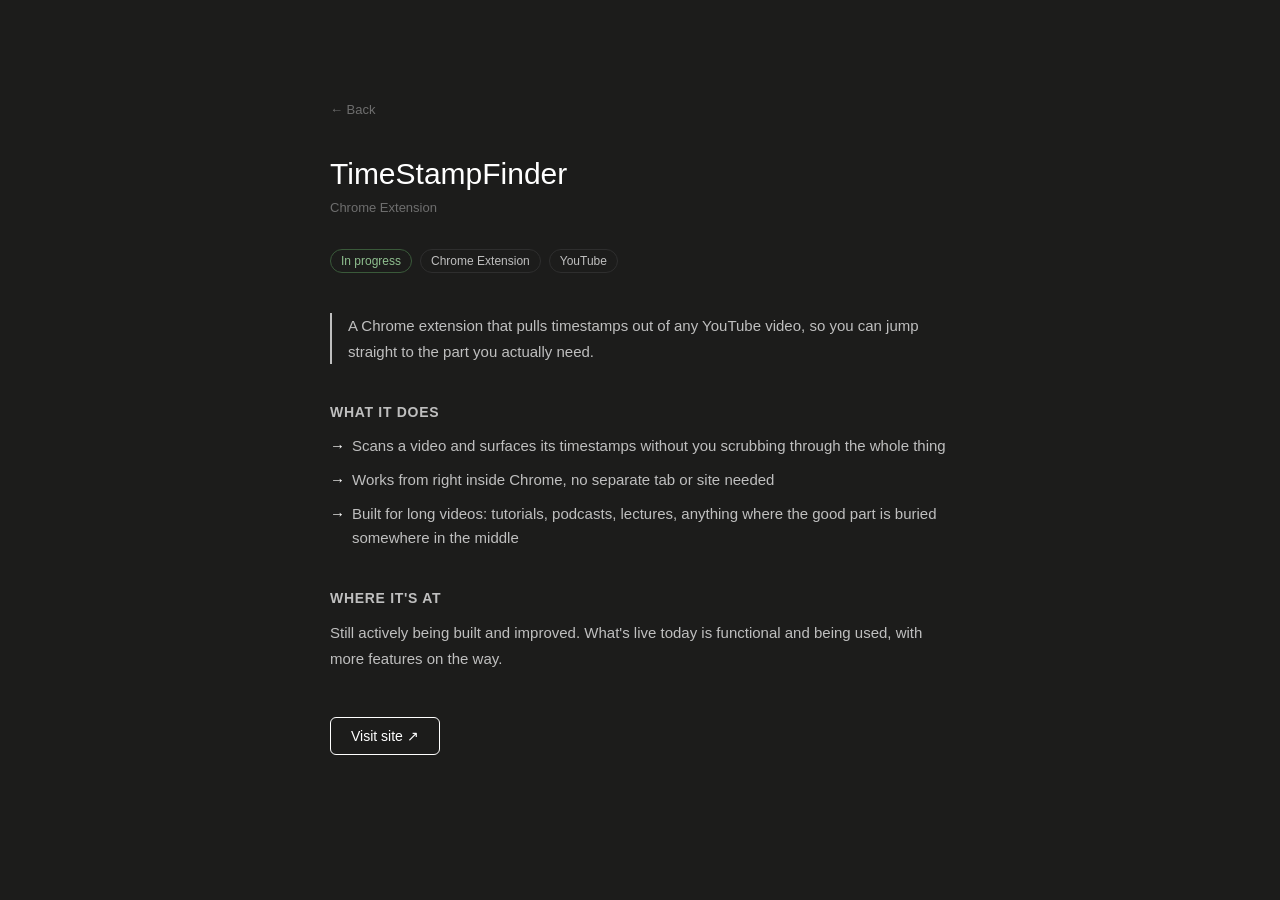
==== products/timestampfinder/index.html @ a9324396 "Initial commit" ====
<!DOCTYPE html>
<html lang="en">
<head>
<meta charset="UTF-8">
<meta name="viewport" content="width=device-width, initial-scale=1.0">
<title>TimeStampFinder — Case Study</title>
<style>
    html, body {
        margin: 0;
        padding: 0;
        min-height: 100%;
        background-color: #1c1c1b !important;
        font-family: Arial, Helvetica, sans-serif;
    }

    .case-study {
        max-width: 620px;
        margin: 0 auto;
        padding: 100px 20px 80px;
    }

    .back-link {
        display: inline-block;
        color: #6e6e6e;
        font-size: 13px;
        text-decoration: none;
        margin-bottom: 40px;
    }

    .back-link:hover {
        color: #bfbfbf;
    }

    .case-study h1 {
        color: white !important;
        font-size: 30px;
        font-weight: 500;
        margin: 0 0 6px;
        text-align: left;
    }

    .case-study .meta {
        color: #6e6e6e !important;
        font-size: 13px;
        margin-bottom: 30px;
    }

    .tags {
        display: flex;
        flex-wrap: wrap;
        gap: 8px;
        margin-bottom: 40px;
    }

    .tag {
        border: 1px solid #2e2e2e;
        color: #bfbfbf !important;
        font-size: 12px;
        padding: 4px 10px;
        border-radius: 20px;
    }

    .tag.live {
        border-color: #3a5a3a;
        color: #8fbf8f !important;
    }

    .callout {
        color: white !important;
        font-size: 17px;
        font-weight: 500;
        line-height: 1.5;
        border-left: 2px solid #bfbfbf;
        padding-left: 16px;
        margin: 0 0 40px;
    }

    .case-study h2 {
        color: #bfbfbf !important;
        font-size: 14px;
        font-weight: 700;
        text-transform: uppercase;
        letter-spacing: 0.05em;
        margin-top: 40px;
        margin-bottom: 14px;
        text-align: left;
    }

    .case-study p {
        color: #bfbfbf !important;
        font-size: 15px;
        line-height: 1.7;
        font-weight: 300;
        margin: 0 0 16px;
    }

    .feature-list {
        list-style: none;
        padding: 0;
        margin: 0;
    }

    .feature-list li {
        color: #bfbfbf !important;
        font-size: 15px;
        line-height: 1.6;
        font-weight: 300;
        padding-left: 22px;
        position: relative;
        margin-bottom: 10px;
    }

    .feature-list li::before {
        content: "→";
        position: absolute;
        left: 0;
        color: white;
    }

    .visit-btn {
        display: inline-block;
        margin-top: 30px;
        padding: 10px 20px;
        border: 1px solid white;
        border-radius: 6px;
        color: white !important;
        text-decoration: none;
        font-size: 14px;
        transition: background 0.2s ease, color 0.2s ease;
    }

    .visit-btn:hover {
        background: white;
        color: #111 !important;
    }
</style>
</head>
<body>

<div class="case-study">

    <a href="/index.html" class="back-link">← Back</a>

    <h1>TimeStampFinder</h1>
    <p class="meta">Chrome Extension</p>

    <div class="tags">
        <span class="tag live">In progress</span>
        <span class="tag">Chrome Extension</span>
        <span class="tag">YouTube</span>
    </div>

    <p class="callout">A Chrome extension that pulls timestamps out of any YouTube video, so you can jump straight to the part you actually need.</p>

    <h2>What it does</h2>
    <ul class="feature-list">
        <li>Scans a video and surfaces its timestamps without you scrubbing through the whole thing</li>
        <li>Works from right inside Chrome, no separate tab or site needed</li>
        <li>Built for long videos: tutorials, podcasts, lectures, anything where the good part is buried somewhere in the middle</li>
    </ul>

    <h2>Where it's at</h2>
    <p>Still actively being built and improved. What's live today is functional and being used, with more features on the way.</p>

    <a href="https://www.timestampfinder.com" target="_blank" rel="noopener" class="visit-btn">Visit site ↗</a>

</div>

</body>
</html>
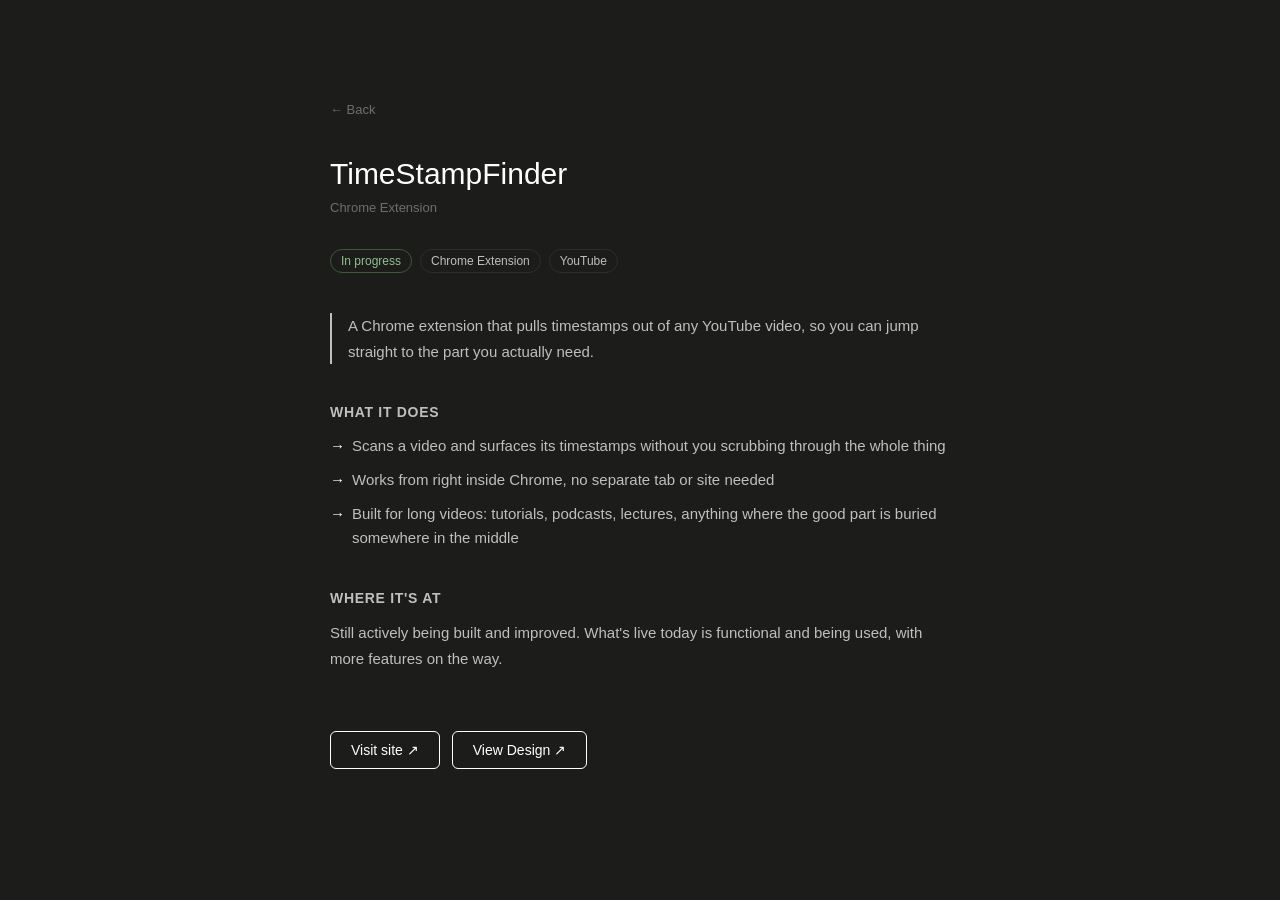
==== commit 3028b65f: "Added View Design button" ====
--- a/products/timestampfinder/index.html
+++ b/products/timestampfinder/index.html
@@ -129,6 +129,12 @@
         transition: background 0.2s ease, color 0.2s ease;
     }
 
+    .btn-row {
+    display: flex;
+    gap: 12px;
+    margin-top: 30px;
+}
+
     .visit-btn:hover {
         background: white;
         color: #111 !important;
@@ -162,8 +168,10 @@
     <h2>Where it's at</h2>
     <p>Still actively being built and improved. What's live today is functional and being used, with more features on the way.</p>
 
-    <a href="https://www.timestampfinder.com" target="_blank" rel="noopener" class="visit-btn">Visit site ↗</a>
-
+    <div class="btn-row">
+        <a href="https://www.timestampfinder.com" target="_blank" rel="noopener" class="visit-btn">Visit site ↗</a>
+        <a href="https://www.figma.com/design/jgi3s7ygBPbjsghsu4XEIx/Untitled?node-id=0-1&t=6qykqhBjpc5YiTix-1" target="_blank" rel="noopener" class="visit-btn">View Design ↗</a>
+    </div>
 </div>
 
 </body>
